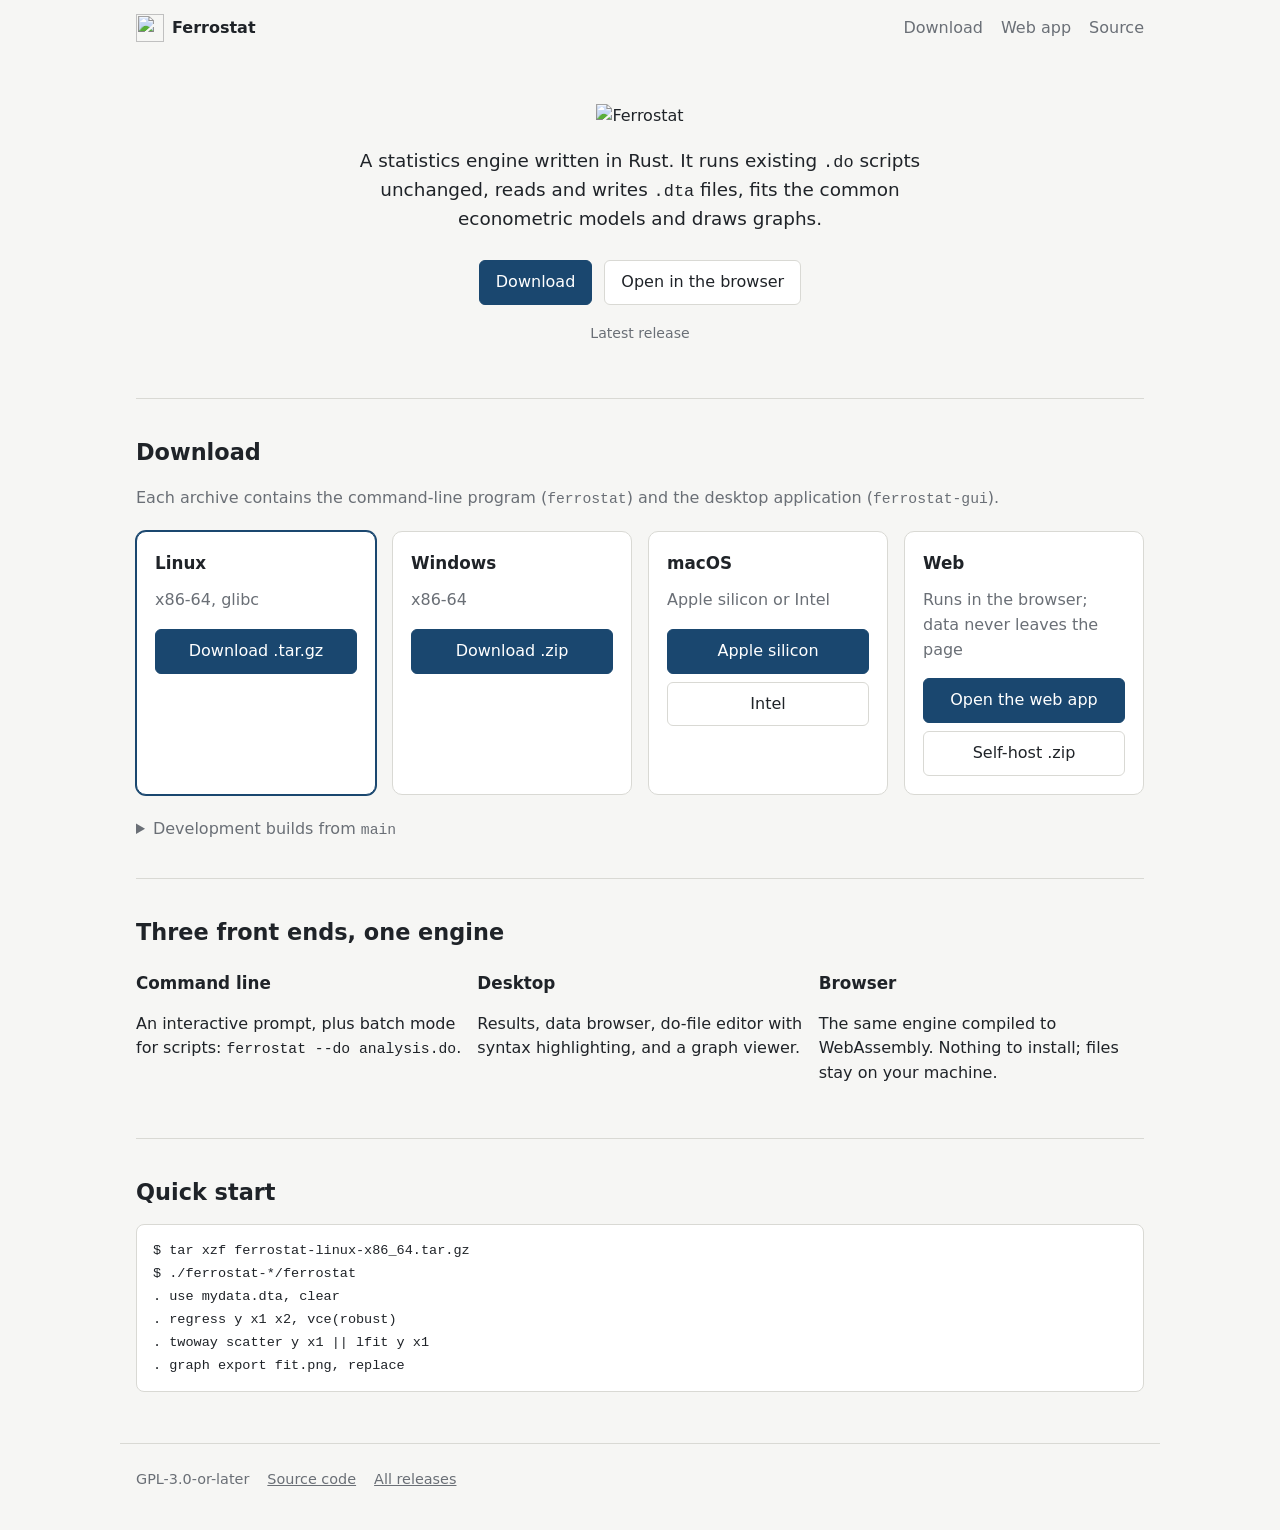
==== site/index.html @ 9de7d806 "pages + ci fix" ====
<!doctype html>
<html lang="en">
<head>
<meta charset="utf-8">
<meta name="viewport" content="width=device-width, initial-scale=1">
<title>Ferrostat — statistics engine</title>
<meta name="description" content="Ferrostat runs .do files and reads .dta data. Command line, desktop and browser versions.">
<link rel="icon" type="image/png" href="icon-64.png">
<link rel="stylesheet" href="site.css">
</head>
<body>
<header class="top">
  <a class="brand" href="./"><img src="icon-64.png" alt="" width="28" height="28"> Ferrostat</a>
  <nav>
    <a href="#download">Download</a>
    <a href="app/">Web app</a>
    <a href="@PROJECT_URL@">Source</a>
  </nav>
</header>

<main>
  <section class="hero">
    <img class="wordmark" src="logo-wordmark.png" alt="Ferrostat" width="428" height="120">
    <p class="lead">A statistics engine written in Rust. It runs existing <code>.do</code> scripts unchanged, reads and writes <code>.dta</code> files, fits the common econometric models and draws graphs.</p>
    <div class="cta">
      <a class="btn primary" id="cta-download" href="#download">Download</a>
      <a class="btn" href="app/">Open in the browser</a>
    </div>
    <p class="muted small" id="release-line">Latest release</p>
  </section>

  <section id="download">
    <h2>Download</h2>
    <p class="muted">Each archive contains the command-line program (<code>ferrostat</code>) and the desktop application (<code>ferrostat-gui</code>).</p>
    <div class="grid">
      <article class="card" data-os="linux">
        <h3>Linux</h3>
        <p class="muted">x86-64, glibc</p>
        <a class="btn primary" data-asset="ferrostat-linux-x86_64.tar.gz">Download .tar.gz</a>
      </article>
      <article class="card" data-os="windows">
        <h3>Windows</h3>
        <p class="muted">x86-64</p>
        <a class="btn primary" data-asset="ferrostat-windows-x86_64.zip">Download .zip</a>
      </article>
      <article class="card" data-os="mac">
        <h3>macOS</h3>
        <p class="muted">Apple silicon or Intel</p>
        <a class="btn primary" data-asset="ferrostat-macos-aarch64.tar.gz">Apple silicon</a>
        <a class="btn" data-asset="ferrostat-macos-x86_64.tar.gz">Intel</a>
      </article>
      <article class="card" data-os="web">
        <h3>Web</h3>
        <p class="muted">Runs in the browser; data never leaves the page</p>
        <a class="btn primary" href="app/">Open the web app</a>
        <a class="btn" data-asset="ferrostat-web.zip">Self-host .zip</a>
      </article>
    </div>
    <details class="dev">
      <summary>Development builds from <code>main</code></summary>
      <p class="muted">Built from the latest commit on <code>main</code>; untested between releases. Archives are kept for 30 days.</p>
      <ul>
        <li><a href="@PROJECT_URL@/-/jobs/artifacts/main/download?job=build%3Alinux">Linux x86-64</a></li>
        <li><a href="@PROJECT_URL@/-/jobs/artifacts/main/download?job=build%3Awindows">Windows x86-64</a></li>
        <li><a href="@PROJECT_URL@/-/jobs/artifacts/main/download?job=build%3Awasm">Web (self-host)</a></li>
      </ul>
    </details>
  </section>

  <section>
    <h2>Three front ends, one engine</h2>
    <div class="grid three">
      <article>
        <h3>Command line</h3>
        <p>An interactive prompt, plus batch mode for scripts: <code>ferrostat --do analysis.do</code>.</p>
      </article>
      <article>
        <h3>Desktop</h3>
        <p>Results, data browser, do-file editor with syntax highlighting, and a graph viewer.</p>
      </article>
      <article>
        <h3>Browser</h3>
        <p>The same engine compiled to WebAssembly. Nothing to install; files stay on your machine.</p>
      </article>
    </div>
  </section>

  <section>
    <h2>Quick start</h2>
<pre><code>$ tar xzf ferrostat-linux-x86_64.tar.gz
$ ./ferrostat-*/ferrostat
. use mydata.dta, clear
. regress y x1 x2, vce(robust)
. twoway scatter y x1 || lfit y x1
. graph export fit.png, replace</code></pre>
  </section>
</main>

<footer>
  <span>GPL-3.0-or-later</span>
  <a href="@PROJECT_URL@">Source code</a>
  <a href="@PROJECT_URL@/-/releases">All releases</a>
</footer>

<script>
(function () {
  var base = "@PROJECT_URL@/-/releases/permalink/latest/downloads/";
  var links = document.querySelectorAll("[data-asset]");
  links.forEach(function (a) { a.href = base + a.dataset.asset; });

  // Highlight the visitor's platform.
  var ua = navigator.userAgent;
  var os = /Windows/.test(ua) ? "windows" : /Mac/.test(ua) ? "mac" : /Linux|X11/.test(ua) && !/Android/.test(ua) ? "linux" : "web";
  var card = document.querySelector('.card[data-os="' + os + '"]');
  if (card) card.classList.add("yours");

  // release.json is written by the pages job; without it the links still work.
  fetch("release.json").then(function (r) { return r.ok ? r.json() : null; }).then(function (rel) {
    if (!rel || !rel.tag_name) return;
    var line = document.getElementById("release-line");
    line.textContent = "Latest release: " + rel.tag_name + (rel.released_at ? " · " + rel.released_at.slice(0, 10) : "");
    var have = (rel.assets && rel.assets.links || []).map(function (l) { return (l.direct_asset_url || "").split("/").pop(); });
    links.forEach(function (a) {
      if (have.indexOf(a.dataset.asset) < 0) {
        a.removeAttribute("href");
        a.classList.add("off");
        a.title = "Not available in " + rel.tag_name;
      }
    });
  }).catch(function () {});
})();
</script>
</body>
</html>
---- site/site.css ----
:root {
  --bg: #f6f6f4;
  --panel: #ffffff;
  --border: #d9d9d4;
  --text: #1f2328;
  --muted: #6a6f76;
  --accent: #1a476f;
  --accent-text: #ffffff;
  --mono: ui-monospace, "SF Mono", Menlo, Consolas, "Liberation Mono", monospace;
  color-scheme: light;
}
@media (prefers-color-scheme: dark) {
  :root {
    --bg: #17191c;
    --panel: #1f2226;
    --border: #33373d;
    --text: #e6e6e3;
    --muted: #9aa0a6;
    --accent: #7fb2e5;
    --accent-text: #10161d;
    color-scheme: dark;
  }
  .wordmark { filter: brightness(1.6); }
}

* { box-sizing: border-box; }
body {
  margin: 0;
  background: var(--bg);
  color: var(--text);
  font: 16px/1.55 system-ui, -apple-system, "Segoe UI", Roboto, sans-serif;
}
a { color: var(--accent); }
code, pre { font-family: var(--mono); font-size: 0.92em; }

.top {
  display: flex; align-items: center; justify-content: space-between;
  max-width: 1040px; margin: 0 auto; padding: 14px 16px;
}
.brand { display: flex; gap: 8px; align-items: center; font-weight: 600; color: var(--text); text-decoration: none; }
.top nav { display: flex; gap: 18px; }
.top nav a { color: var(--muted); text-decoration: none; }
.top nav a:hover { color: var(--text); }

main { max-width: 1040px; margin: 0 auto; padding: 0 16px; }
section { padding: 36px 0; border-top: 1px solid var(--border); }
section.hero { border-top: 0; text-align: center; padding: 48px 0 40px; }
.wordmark { max-width: 100%; height: auto; }
.lead { font-size: 1.15rem; max-width: 640px; margin: 18px auto 26px; }
.cta { display: flex; gap: 12px; justify-content: center; flex-wrap: wrap; }
h2 { font-size: 1.4rem; margin: 0 0 8px; }
h3 { font-size: 1.05rem; margin: 0 0 4px; }
.muted { color: var(--muted); }
.small { font-size: 0.88rem; margin-top: 18px; }

.btn {
  display: inline-block; padding: 9px 16px; border-radius: 6px;
  border: 1px solid var(--border); background: var(--panel); color: var(--text);
  text-decoration: none; font-weight: 500; cursor: pointer;
}
.btn:hover { border-color: var(--accent); }
.btn.primary { background: var(--accent); border-color: var(--accent); color: var(--accent-text); }
.btn.off { opacity: 0.45; pointer-events: none; }

.grid { display: grid; gap: 16px; grid-template-columns: repeat(auto-fit, minmax(220px, 1fr)); margin-top: 20px; }
.grid.three { grid-template-columns: repeat(auto-fit, minmax(260px, 1fr)); }
.card {
  background: var(--panel); border: 1px solid var(--border); border-radius: 10px;
  padding: 18px; display: flex; flex-direction: column; gap: 8px;
}
.card p { margin: 0 0 8px; }
.card .btn { text-align: center; }
.card.yours { border-color: var(--accent); box-shadow: 0 0 0 1px var(--accent); }

.dev { margin-top: 22px; }
.dev summary { cursor: pointer; color: var(--muted); }

pre {
  background: var(--panel); border: 1px solid var(--border); border-radius: 8px;
  padding: 14px 16px; overflow-x: auto;
}

footer {
  max-width: 1040px; margin: 0 auto; padding: 24px 16px 40px;
  display: flex; gap: 18px; flex-wrap: wrap; color: var(--muted); font-size: 0.9rem;
  border-top: 1px solid var(--border);
}
footer a { color: var(--muted); }
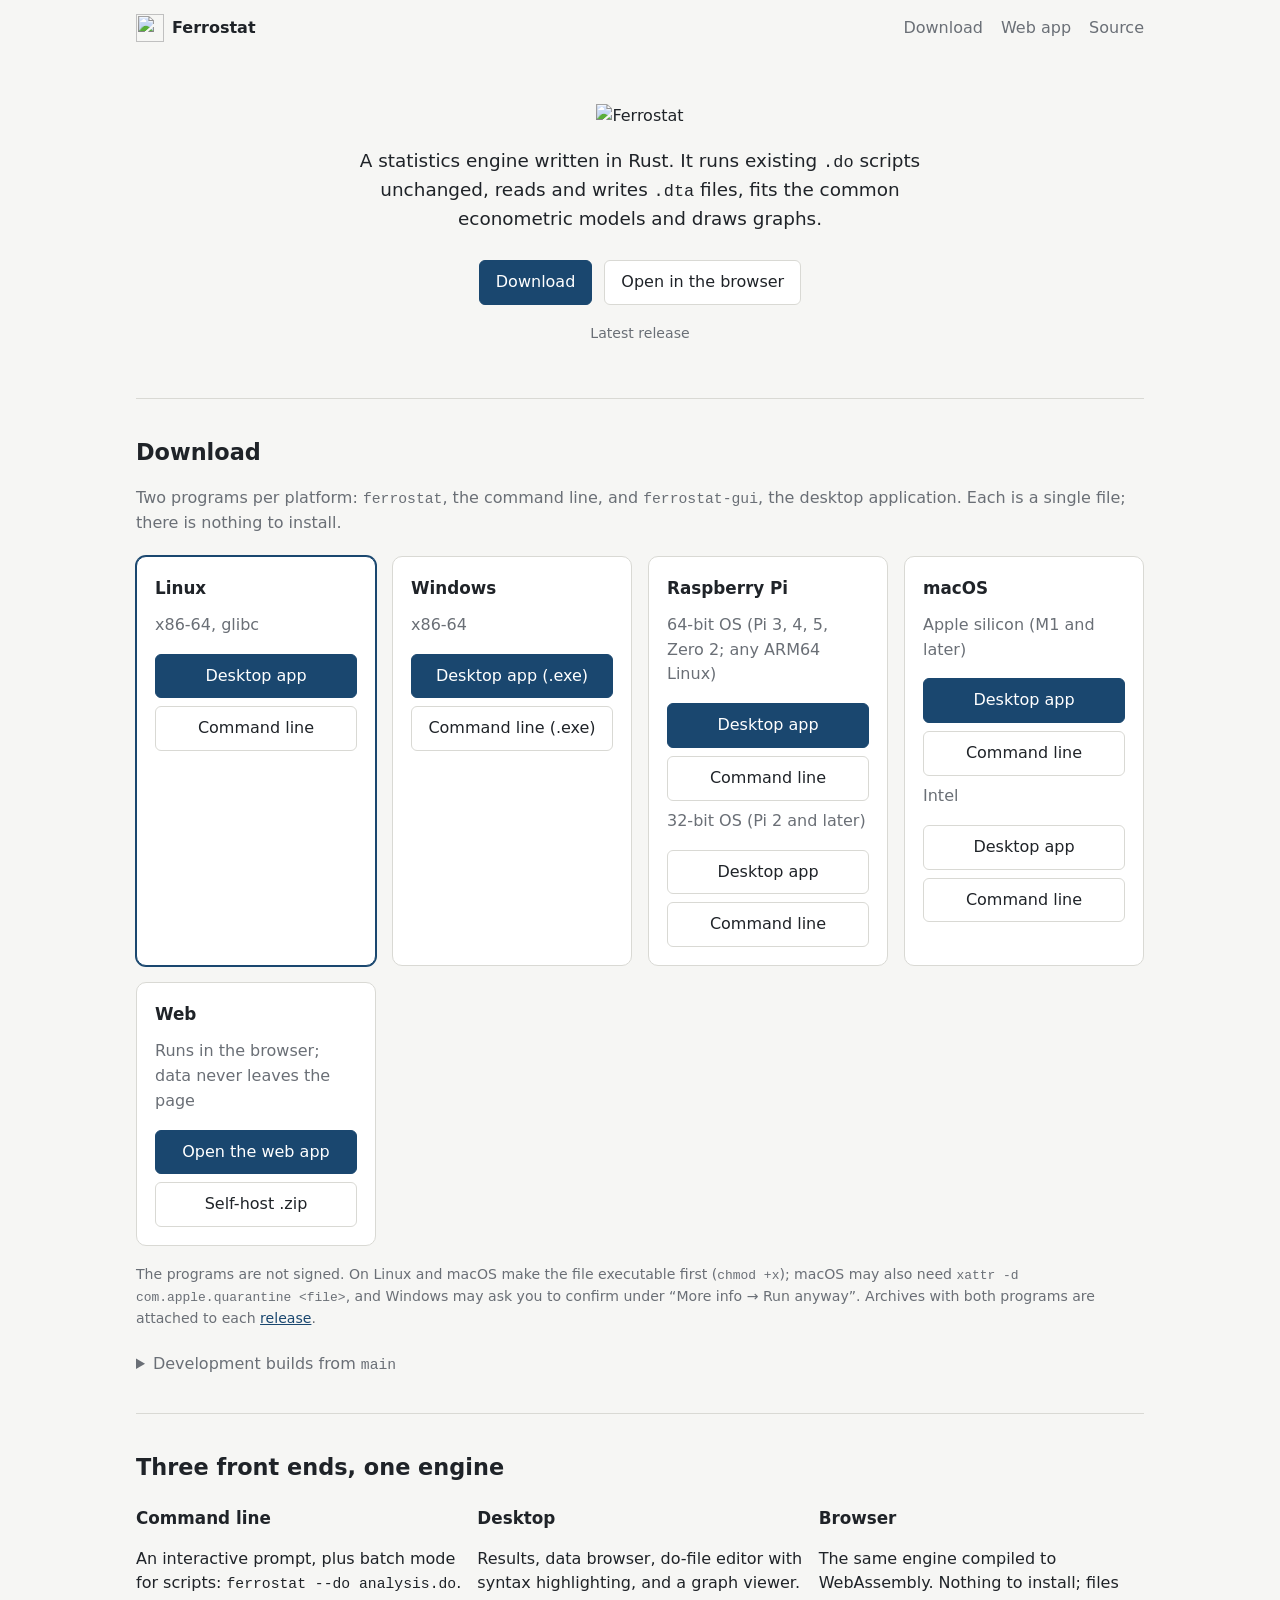
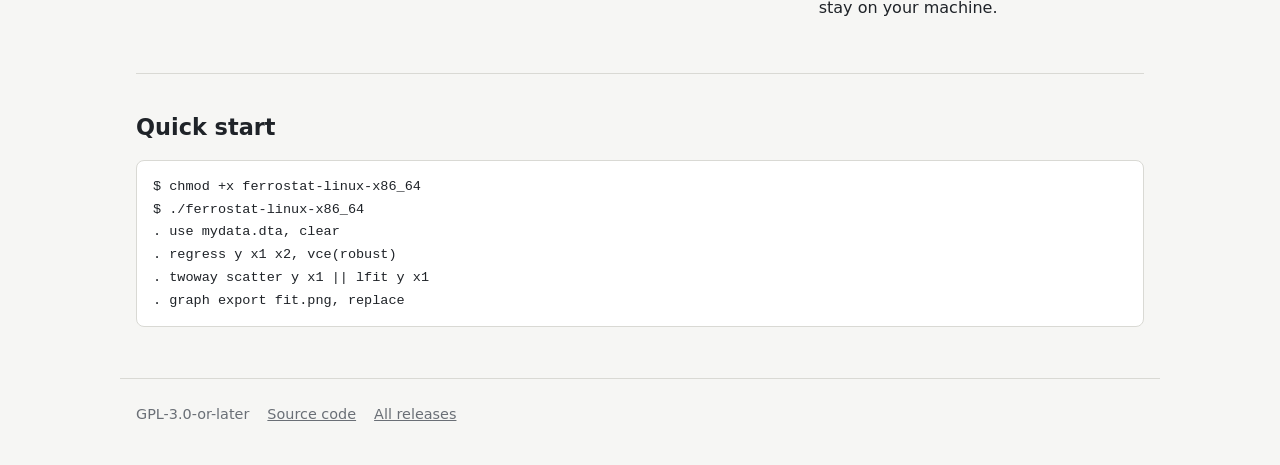
==== commit 91628032: "tutorials + ci" ====
--- a/site/index.html
+++ b/site/index.html
@@ -31,23 +31,37 @@
 
   <section id="download">
     <h2>Download</h2>
-    <p class="muted">Each archive contains the command-line program (<code>ferrostat</code>) and the desktop application (<code>ferrostat-gui</code>).</p>
+    <p class="muted">Two programs per platform: <code>ferrostat</code>, the command line, and <code>ferrostat-gui</code>, the desktop application. Each is a single file; there is nothing to install.</p>
     <div class="grid">
       <article class="card" data-os="linux">
         <h3>Linux</h3>
         <p class="muted">x86-64, glibc</p>
-        <a class="btn primary" data-asset="ferrostat-linux-x86_64.tar.gz">Download .tar.gz</a>
+        <a class="btn primary" data-asset="ferrostat-gui-linux-x86_64">Desktop app</a>
+        <a class="btn" data-asset="ferrostat-linux-x86_64">Command line</a>
       </article>
       <article class="card" data-os="windows">
         <h3>Windows</h3>
         <p class="muted">x86-64</p>
-        <a class="btn primary" data-asset="ferrostat-windows-x86_64.zip">Download .zip</a>
+        <a class="btn primary" data-asset="ferrostat-gui-windows-x86_64.exe">Desktop app (.exe)</a>
+        <a class="btn" data-asset="ferrostat-windows-x86_64.exe">Command line (.exe)</a>
+      </article>
+      <article class="card" data-os="pi">
+        <h3>Raspberry Pi</h3>
+        <p class="muted">64-bit OS (Pi 3, 4, 5, Zero 2; any ARM64 Linux)</p>
+        <a class="btn primary" data-asset="ferrostat-gui-linux-aarch64">Desktop app</a>
+        <a class="btn" data-asset="ferrostat-linux-aarch64">Command line</a>
+        <p class="muted">32-bit OS (Pi 2 and later)</p>
+        <a class="btn" data-asset="ferrostat-gui-linux-armv7">Desktop app</a>
+        <a class="btn" data-asset="ferrostat-linux-armv7">Command line</a>
       </article>
       <article class="card" data-os="mac">
         <h3>macOS</h3>
-        <p class="muted">Apple silicon or Intel</p>
-        <a class="btn primary" data-asset="ferrostat-macos-aarch64.tar.gz">Apple silicon</a>
-        <a class="btn" data-asset="ferrostat-macos-x86_64.tar.gz">Intel</a>
+        <p class="muted">Apple silicon (M1 and later)</p>
+        <a class="btn primary" data-asset="ferrostat-gui-macos-aarch64">Desktop app</a>
+        <a class="btn" data-asset="ferrostat-macos-aarch64">Command line</a>
+        <p class="muted">Intel</p>
+        <a class="btn" data-asset="ferrostat-gui-macos-x86_64">Desktop app</a>
+        <a class="btn" data-asset="ferrostat-macos-x86_64">Command line</a>
       </article>
       <article class="card" data-os="web">
         <h3>Web</h3>
@@ -56,13 +70,20 @@
         <a class="btn" data-asset="ferrostat-web.zip">Self-host .zip</a>
       </article>
     </div>
+    <p class="muted small">The programs are not signed. On Linux and macOS make the file executable first (<code>chmod +x</code>); macOS may also need <code>xattr -d com.apple.quarantine &lt;file&gt;</code>, and Windows may ask you to confirm under &ldquo;More info &rarr; Run anyway&rdquo;. Archives with both programs are attached to each <a data-link="releases">release</a>.</p>
     <details class="dev">
       <summary>Development builds from <code>main</code></summary>
-      <p class="muted">Built from the latest commit on <code>main</code>; untested between releases. Archives are kept for 30 days.</p>
-      <ul>
-        <li><a href="@PROJECT_URL@/-/jobs/artifacts/main/download?job=build%3Alinux">Linux x86-64</a></li>
-        <li><a href="@PROJECT_URL@/-/jobs/artifacts/main/download?job=build%3Awindows">Windows x86-64</a></li>
-        <li><a href="@PROJECT_URL@/-/jobs/artifacts/main/download?job=build%3Awasm">Web (self-host)</a></li>
+      <p class="muted">Built from the latest commit on <code>main</code>; untested between releases. Kept for 30 days.</p>
+      <ul id="dev-builds">
+        <li data-job="linux" data-target="x86_64-unknown-linux-gnu">Linux x86-64:
+          <a data-dev="ferrostat-gui-linux-x86_64">desktop app</a>, <a data-dev="ferrostat-linux-x86_64">command line</a></li>
+        <li data-job="linux" data-target="aarch64-unknown-linux-gnu">Raspberry Pi, 64-bit:
+          <a data-dev="ferrostat-gui-linux-aarch64">desktop app</a>, <a data-dev="ferrostat-linux-aarch64">command line</a></li>
+        <li data-job="linux" data-target="armv7-unknown-linux-gnueabihf">Raspberry Pi, 32-bit:
+          <a data-dev="ferrostat-gui-linux-armv7">desktop app</a>, <a data-dev="ferrostat-linux-armv7">command line</a></li>
+        <li data-job="windows" data-target="x86_64-pc-windows-msvc">Windows x86-64:
+          <a data-dev="ferrostat-gui-windows-x86_64.exe">desktop app</a>, <a data-dev="ferrostat-windows-x86_64.exe">command line</a></li>
+        <li data-job="wasm" data-target="wasm32-web">Web: <a data-dev="ferrostat-web.zip">self-host .zip</a></li>
       </ul>
     </details>
   </section>
@@ -87,8 +108,8 @@
 
   <section>
     <h2>Quick start</h2>
-<pre><code>$ tar xzf ferrostat-linux-x86_64.tar.gz
-$ ./ferrostat-*/ferrostat
+<pre><code>$ chmod +x ferrostat-linux-x86_64
+$ ./ferrostat-linux-x86_64
 . use mydata.dta, clear
 . regress y x1 x2, vce(robust)
 . twoway scatter y x1 || lfit y x1
@@ -99,18 +120,40 @@
 <footer>
   <span>GPL-3.0-or-later</span>
   <a href="@PROJECT_URL@">Source code</a>
-  <a href="@PROJECT_URL@/-/releases">All releases</a>
+  <a data-link="releases">All releases</a>
 </footer>
 
 <script>
 (function () {
-  var base = "@PROJECT_URL@/-/releases/permalink/latest/downloads/";
+  // The pages job of either forge fills these in; release URLs differ.
+  var project = "@PROJECT_URL@";
+  var github = "@FORGE@" === "github";
+  var base = project + (github ? "/releases/latest/download/" : "/-/releases/permalink/latest/downloads/");
   var links = document.querySelectorAll("[data-asset]");
   links.forEach(function (a) { a.href = base + a.dataset.asset; });
+  document.querySelectorAll('[data-link="releases"]').forEach(function (a) {
+    a.href = project + (github ? "/releases" : "/-/releases");
+  });
+
+  // Builds from main: GitLab serves single files from job artifacts; GitHub
+  // only offers zipped artifacts, to signed-in users, on the workflow run.
+  var dev = document.getElementById("dev-builds");
+  if (github) {
+    dev.innerHTML = '<li><a href="' + project + '/actions/workflows/release.yml?query=branch%3Amain">Latest successful run</a> (sign-in to GitHub required; each platform is a zip under &ldquo;Artifacts&rdquo;)</li>';
+  } else {
+    dev.querySelectorAll("li").forEach(function (li) {
+      var job = li.dataset.job === "linux" ? "build:linux: [" + li.dataset.target + "]" : "build:" + li.dataset.job;
+      li.querySelectorAll("[data-dev]").forEach(function (a) {
+        a.href = project + "/-/jobs/artifacts/main/raw/dist/" + a.dataset.dev + "?job=" + encodeURIComponent(job);
+      });
+    });
+  }
 
   // Highlight the visitor's platform.
   var ua = navigator.userAgent;
-  var os = /Windows/.test(ua) ? "windows" : /Mac/.test(ua) ? "mac" : /Linux|X11/.test(ua) && !/Android/.test(ua) ? "linux" : "web";
+  var os = /Windows/.test(ua) ? "windows" : /Mac/.test(ua) ? "mac" :
+    /aarch64|armv[78]/.test(ua) && !/Android/.test(ua) ? "pi" :
+    /Linux|X11/.test(ua) && !/Android/.test(ua) ? "linux" : "web";
   var card = document.querySelector('.card[data-os="' + os + '"]');
   if (card) card.classList.add("yours");
 
@@ -118,8 +161,11 @@
   fetch("release.json").then(function (r) { return r.ok ? r.json() : null; }).then(function (rel) {
     if (!rel || !rel.tag_name) return;
     var line = document.getElementById("release-line");
-    line.textContent = "Latest release: " + rel.tag_name + (rel.released_at ? " · " + rel.released_at.slice(0, 10) : "");
-    var have = (rel.assets && rel.assets.links || []).map(function (l) { return (l.direct_asset_url || "").split("/").pop(); });
+    var date = rel.released_at || rel.published_at;  // GitLab / GitHub
+    line.textContent = "Latest release: " + rel.tag_name + (date ? " · " + date.slice(0, 10) : "");
+    var have = Array.isArray(rel.assets)
+      ? rel.assets.map(function (x) { return x.name; })
+      : (rel.assets && rel.assets.links || []).map(function (l) { return (l.direct_asset_url || "").split("/").pop(); });
     links.forEach(function (a) {
       if (have.indexOf(a.dataset.asset) < 0) {
         a.removeAttribute("href");
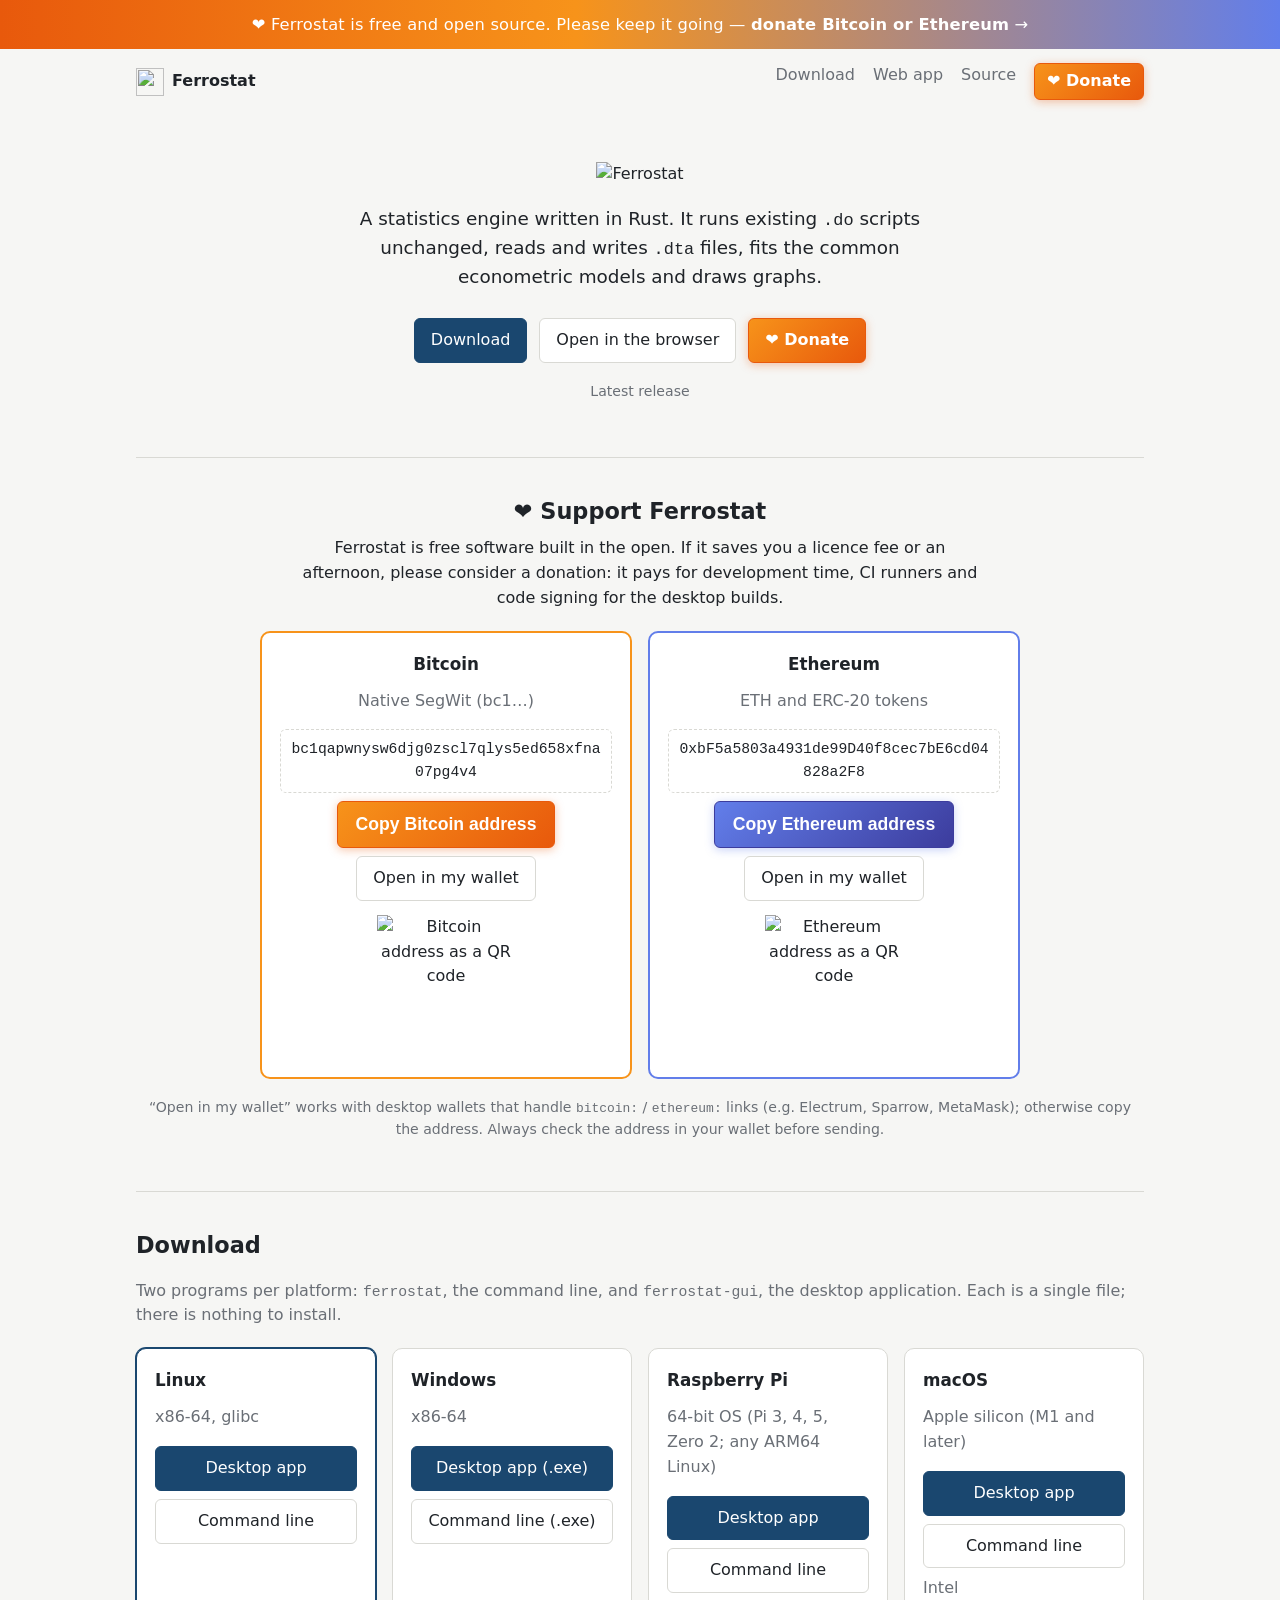
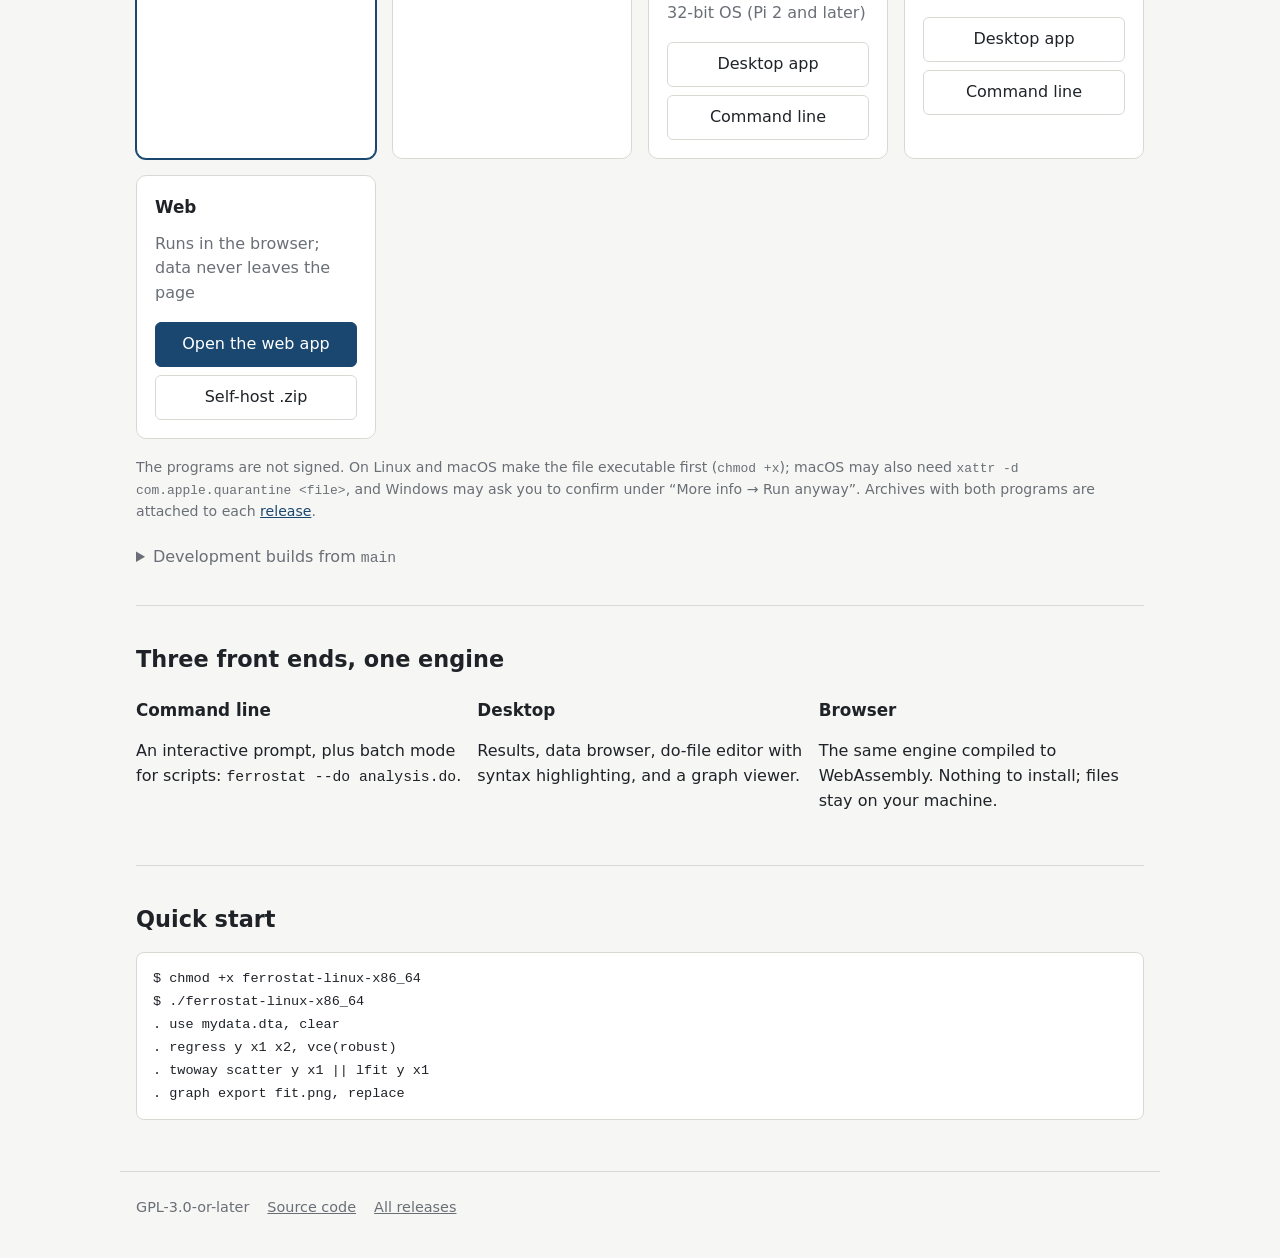
==== commit e35a48fc: "Move to GitHub; donation buttons - README and site: prominent Bitcoin/Ethereum donate buttons, a don" ====
--- a/site/index.html
+++ b/site/index.html
@@ -9,12 +9,14 @@
 <link rel="stylesheet" href="site.css">
 </head>
 <body>
+<a class="donate-banner" href="#donate">&#10084; Ferrostat is free and open source. Please keep it going &mdash; <b>donate Bitcoin or Ethereum</b> &rarr;</a>
 <header class="top">
   <a class="brand" href="./"><img src="icon-64.png" alt="" width="28" height="28"> Ferrostat</a>
   <nav>
     <a href="#download">Download</a>
     <a href="app/">Web app</a>
     <a href="@PROJECT_URL@">Source</a>
+    <a class="btn donate small-btn" href="#donate">&#10084; Donate</a>
   </nav>
 </header>
 
@@ -25,8 +27,33 @@
     <div class="cta">
       <a class="btn primary" id="cta-download" href="#download">Download</a>
       <a class="btn" href="app/">Open in the browser</a>
+      <a class="btn donate" href="#donate">&#10084; Donate</a>
     </div>
     <p class="muted small" id="release-line">Latest release</p>
+  </section>
+
+  <section id="donate" class="donate-section">
+    <h2>&#10084; Support Ferrostat</h2>
+    <p class="lead-left">Ferrostat is free software built in the open. If it saves you a licence fee or an afternoon, please consider a donation: it pays for development time, CI runners and code signing for the desktop builds.</p>
+    <div class="grid donate-grid">
+      <article class="card coin btc">
+        <h3>Bitcoin</h3>
+        <p class="muted">Native SegWit (bc1&hellip;)</p>
+        <code class="addr" id="addr-btc">bc1qapwnysw6djg0zscl7qlys5ed658xfna07pg4v4</code>
+        <button class="btn donate big" data-copy="addr-btc">Copy Bitcoin address</button>
+        <a class="btn" href="bitcoin:bc1qapwnysw6djg0zscl7qlys5ed658xfna07pg4v4">Open in my wallet</a>
+        <img class="qr" src="donate-btc.png" alt="Bitcoin address as a QR code" width="150" height="150">
+      </article>
+      <article class="card coin eth">
+        <h3>Ethereum</h3>
+        <p class="muted">ETH and ERC-20 tokens</p>
+        <code class="addr" id="addr-eth">0xbF5a5803a4931de99D40f8cec7bE6cd04828a2F8</code>
+        <button class="btn donate big" data-copy="addr-eth">Copy Ethereum address</button>
+        <a class="btn" href="ethereum:0xbF5a5803a4931de99D40f8cec7bE6cd04828a2F8">Open in my wallet</a>
+        <img class="qr" src="donate-eth.png" alt="Ethereum address as a QR code" width="150" height="150">
+      </article>
+    </div>
+    <p class="muted small">&ldquo;Open in my wallet&rdquo; works with desktop wallets that handle <code>bitcoin:</code> / <code>ethereum:</code> links (e.g. Electrum, Sparrow, MetaMask); otherwise copy the address. Always check the address in your wallet before sending.</p>
   </section>
 
   <section id="download">
@@ -125,6 +152,20 @@
 
 <script>
 (function () {
+  // donate: copy an address to the clipboard
+  document.querySelectorAll("[data-copy]").forEach(function (b) {
+    var label = b.textContent;
+    b.addEventListener("click", function () {
+      var text = document.getElementById(b.dataset.copy).textContent.trim();
+      var done = function () { b.textContent = "Copied! Thank you \u2764"; setTimeout(function () { b.textContent = label; }, 2500); };
+      if (navigator.clipboard && navigator.clipboard.writeText) {
+        navigator.clipboard.writeText(text).then(done, function () { window.prompt("Copy the address:", text); });
+      } else {
+        window.prompt("Copy the address:", text);
+      }
+    });
+  });
+
   // The pages job of either forge fills these in; release URLs differ.
   var project = "@PROJECT_URL@";
   var github = "@FORGE@" === "github";
--- a/site/site.css
+++ b/site/site.css
@@ -86,3 +86,32 @@
   border-top: 1px solid var(--border);
 }
 footer a { color: var(--muted); }
+
+/* donations: deliberately loud */
+.btn.donate {
+  background: linear-gradient(135deg, #f7931a, #e8590c);
+  border-color: #e8590c; color: #fff; font-weight: 700;
+  box-shadow: 0 2px 10px rgba(232, 89, 12, .35);
+}
+.btn.donate:hover { filter: brightness(1.08); border-color: #c2410c; }
+.btn.donate.big { font-size: 1.1rem; padding: 12px 18px; }
+.btn.donate.small-btn { padding: 5px 12px; color: #fff; }
+.donate-section { text-align: center; }
+.donate-section .lead-left { max-width: 680px; margin: 8px auto 4px; }
+.donate-grid { max-width: 760px; margin-left: auto; margin-right: auto; }
+.card.coin { align-items: center; border-width: 2px; }
+.card.coin.btc { border-color: #f7931a; }
+.card.coin.eth { border-color: #627eea; }
+.card.coin.eth .btn.donate { background: linear-gradient(135deg, #627eea, #3c3c9d); border-color: #3c3c9d; box-shadow: 0 2px 10px rgba(98, 126, 234, .35); }
+.addr { display: block; max-width: 100%; overflow-wrap: anywhere; padding: 8px 10px; border: 1px dashed var(--border); border-radius: 6px; user-select: all; }
+.qr { image-rendering: pixelated; background: #fff; padding: 6px; border-radius: 6px; }
+.donate-banner {
+  display: block; text-align: center; padding: 12px 16px; font-size: 1.02rem;
+  background: linear-gradient(90deg, #e8590c, #f7931a 45%, #627eea);
+  color: #fff; text-decoration: none; letter-spacing: .01em;
+}
+.donate-banner:hover { filter: brightness(1.06); }
+@media (max-width: 600px) {
+  .top { flex-wrap: wrap; gap: 8px; }
+  .top nav { flex-wrap: wrap; gap: 10px 14px; align-items: center; }
+}
